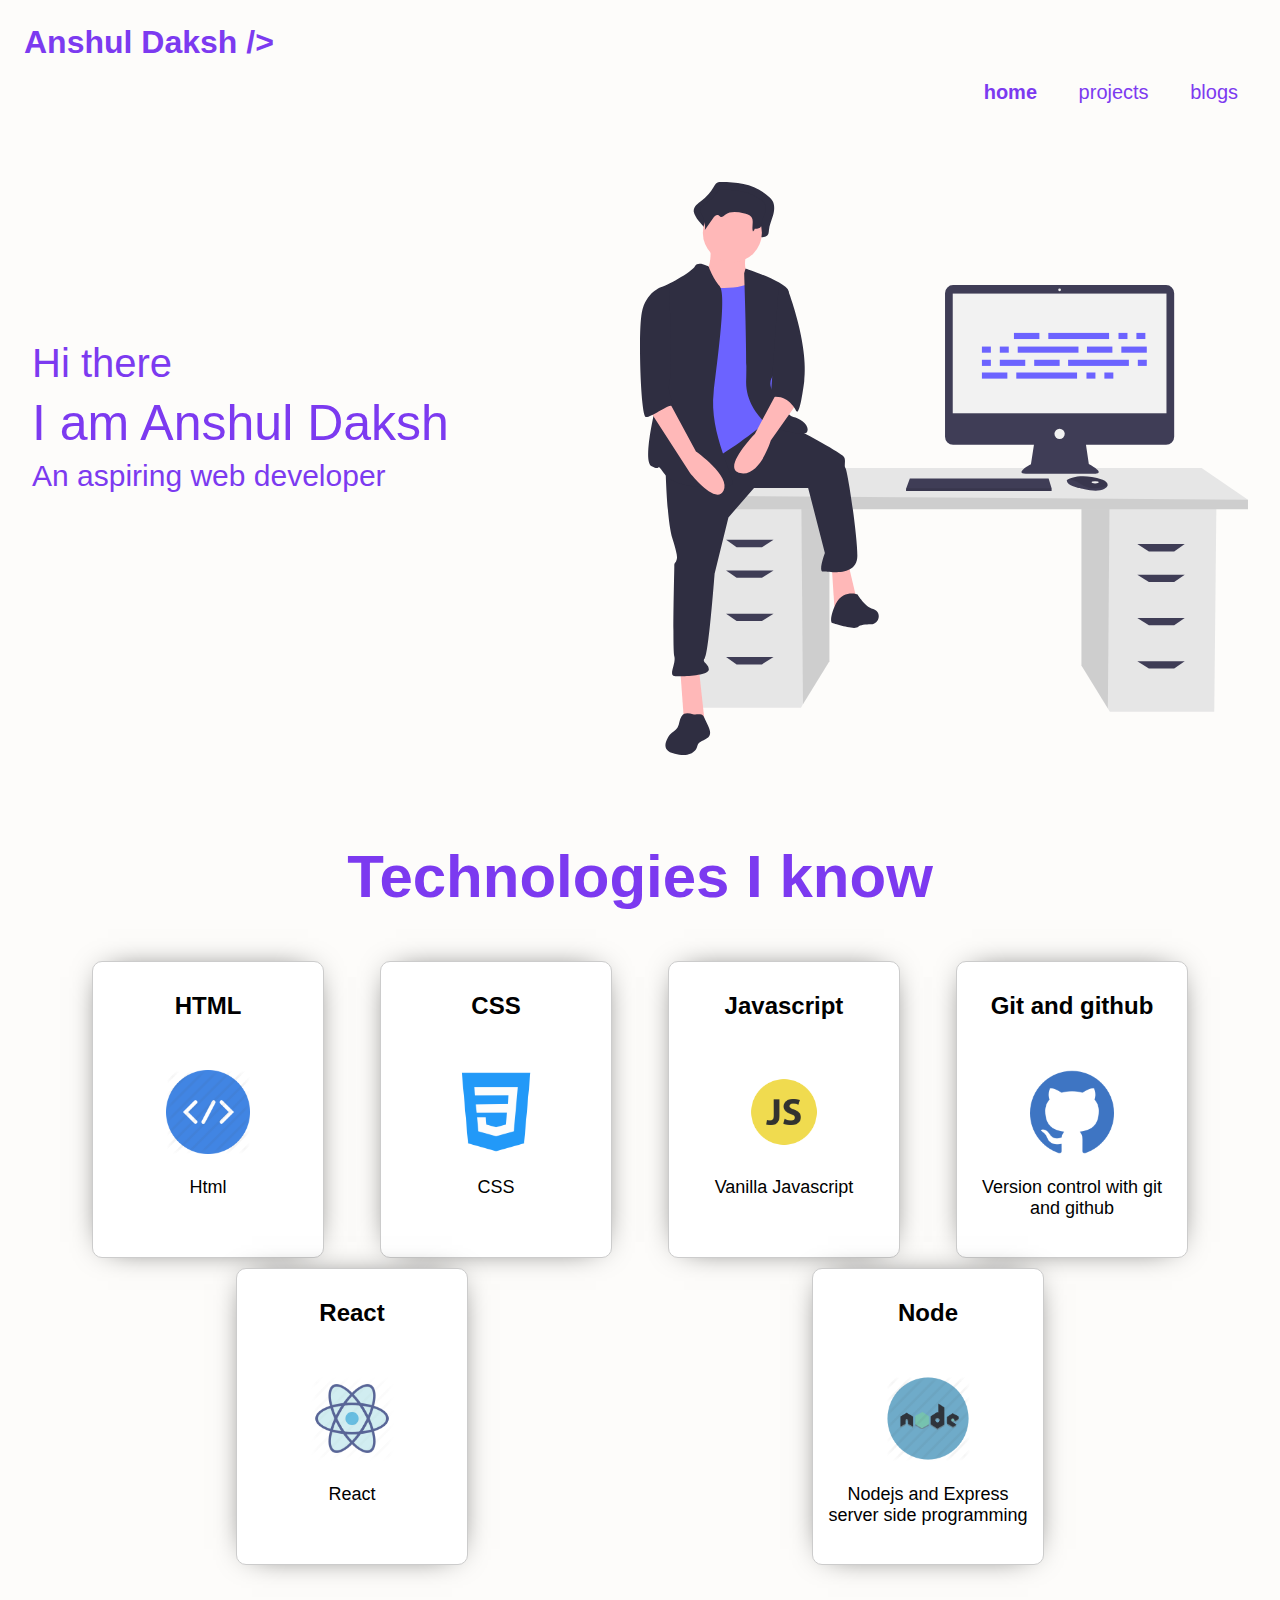
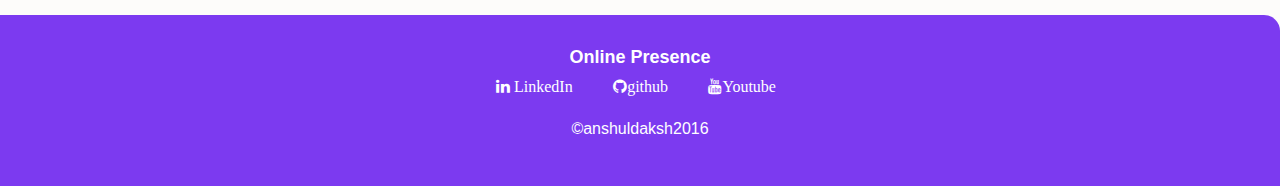
==== index.html @ abf0a95d "all fixed to previous" ====
<!DOCTYPE html>
<html lang="en">

<head>
    <meta charset="UTF-8">
    <meta name="viewport" content="width=device-width, initial-scale=1.0">
    <title>Anshul Daksh</title>
    <link rel="stylesheet" href="./styles.css" />
    <link rel="stylesheet" href="https://cdnjs.cloudflare.com/ajax/libs/font-awesome/4.7.0/css/font-awesome.min.css">
    <link rel="stylesheet" href="style.css">
</head>

<body>

    <nav class="nav container navigation">

        <div class="nav-brand">Anshul Daksh /></div>
        <ul class="non-bullet nav-pills">
            <li class="list-inline">
                <a class="link link-active" href="/">home</a>
            </li>
            <li class="list-inline">
                <a class="link" href="/projects.html">projects</a>
            </li>
            <li class="list-inline">
                <a class="link" href="/blogs.html">blogs</a>
            </li>
        </ul>
    </nav>

    <!-- header -->
    <header class="hero">
        <div class="slide">
            <img class="hero-img" src="/images/undraw_feeling_proud_qne1.svg" />
        </div>

        <div class="hero-content">
            <h3> Hi there </h3>
            <h1>I am Anshul Daksh</h1>

            <p>An aspiring web developer</p>

        </div>
    </header>



    <!-- off white section -->

    <section class="skill-container">
        <div class="heading">
            <h1>Technologies I know </h1>
        </div>

        <div class="row">
            <div class="card">
                <div class="card-header">
                    <h2>HTML</h2>
                </div>

                <div class="card-body">
                    <img src="/images/html2.png">
                    <p>
                        Html
                    </p>
                </div>
            </div>


            <div class="card">
                <div class="card-header">
                    <h2>CSS</h2>
                </div>

                <div class="card-body">
                    <img src="/images/css2.png" alt="" srcset="">
                    <p>

                        CSS
                    </p>
                </div>
            </div>


            <div class="card">
                <div class="card-header">
                    <h2>Javascript</h2>
                </div>

                <div class="card-body">
                    <img src="/images/js.png" alt="" srcset="">
                    <p>
                        Vanilla Javascript
                    </p>
                </div>
            </div>


            <div class="card">
                <div class="card-header">
                    <h2>Git and github</h2>
                </div>

                <div class="card-body">
                    <img src="/images/Github.webp" alt="" srcset="">
                    <p>
                        Version control with git and github
                    </p>
                </div>
            </div>


            <div class="card">
                <div class="card-header">
                    <h2>React</h2>
                </div>

                <div class="card-body">
                    <img src="/images/reactjs.png" alt="" srcset="">
                    <p>
                        React
                    </p>
                </div>
            </div>



            <div class="card">
                <div class="card-header">
                    <h2> Node</h2>
                </div>

                <div class="card-body">
                    <img src="/images/programming_nodejs_icon-128.png" alt="" srcset="">
                    <p>
                        Nodejs and Express server side programming
                    </p>
                </div>
            </div>
        </div>



    </section>

    <!--<section class="section ow">
        <div class="container container-centered">
            <h1>projects</h1>
            <p>I like to showcase my work so my projects are
                hosted online
            </p>
            <a href="/" class="link primary-link">See Projects</a>
        </div>
    </section>

    <section class="section ow">
        <div class="container container-centered">
            <h1>Blogs</h1>
            <p>I have written some blogs
                so check them out .. </p>
            <a href="/" class="link secondary-link">Browse Blogs</a>
        </div>
    </section>-->


    <footer class="footer">
        <div class="footer-header">Online Presence </div>
        <ul class="social-links non-bullet list-inline">
            <li class="list-inline">
                <a class="link fa fa-linkedin" href="https://linkedin.com/anshuldaksh2016">
                    LinkedIn</a>
            </li>
            <li class="list-inline">
                <a class="link fa fa-github" href="https://github.com/anshuldaksh2016">github</a></li>

            <li class="list-inline">
                <a class="link fa fa-youtube"
                    href="https://www.youtube.com/channel/UC6Df3tfny-hNVd49fM-Zjzw?view_as=subscriber">Youtube</a>
            </li>

        </ul>
        <p>©anshuldaksh2016</p>
    </footer>

</body>

</html>
---- styles.css ----
@import url("https://fonts.googleapis.com/css2?family=Noto+Sans+TC&display=swap");

:root {
  --primary-color: #7c3af0;
  --dark-gray: #6b7280;
}
body {
  font-family: "Work Sans", sans-serif;
  margin: 0px;
  overflow: visible;
  margin: 0;
  background-color: #fdfcfa;
}

hr {
  margin: 1rem 0;
}

/* container */

.container {
  padding: 1rem, 1rem;
}

.container-centered {
  max-width: 400px;
  max-height: fit-content;
  margin: auto;
  /* for center */
}

/* links */
.link {
  box-sizing: border-box;
  text-decoration: none;
  padding: 0.5rem 0.5rem;
  margin: 2px;
  /*margin-top: 1rem;
  margin-bottom: 1rem;*/
}
nav .link:hover {
  text-decoration: underline;
}

.primary-link {
  background-color: var(--primary-color);
  border-radius: 0.5rem;
  color: white;
}

.secondary-link {
  color: var(--primary-color);
  border: 1px solid var(--primary-color);
  border-radius: 0.5rem;
}

/* lists */

.non-bullet {
  list-style: none;
}

.list-inline {
  display: inline;
  padding: 0rem 0.5rem;
}

/* navigation */
.nav {
  font-weight: 100;
  font-size: 20px;
}
.navigation {
  padding: 1.5rem;
  color: var(--primary-color);
  background-color: transparent;
}

.navigation .nav-brand {
  font-weight: bold;
  font-size: 2rem;
}

.navigation .nav-pills {
  text-align: right;
}

.navigation .link {
  color: var(--primary-color);
}

.navigation .link-active {
  font-weight: bold;
}

/*header*/

.hero {
  margin-top: 2px;
  padding: 2rem;
  position: relative;
}
.hero .hero-img {
  width: 50%;
  height: auto;
  display: block;
  margin: 0 0 15px auto;
}
.hero-content {
  position: absolute;
  top: 25%;
  margin: auto;
  width: 50%;
  line-height: 20px;
  color: var(--primary-color);
}

.hero-content h3 {
  font-weight: 200;
  font-size: 40px;
}

.hero-content h1 {
  font-weight: 500;
  font-size: 50px;
}

.hero-content p {
  font-weight: 200;
  font-size: 30px;
}

/* section  */

.section-title {
  text-align: center;
  font-size: 3rem;
  color: var(--primary-color);
  text-transform: uppercase;
}

/* footer */

.footer {
  background-color: var(--primary-color);
  padding: 2rem 0rem;
  text-align: center;
  color: white;
  list-style: none;
  border-top-right-radius: 1rem;
  margin-top: 20px;
}

.footer .link {
  color: white;
}
.footer .footer-header {
  font-weight: bold;
  font-size: large;
}

.footer ul {
  padding-inline-start: 0px;
}

.more {
  display: none;
}

/* new skills section */

.skill-container {
  width: 90%;
  margin: 40px auto;
}

.skill-container .heading {
  text-align: center;
  font-size: 30px;
  margin-bottom: 50px;
  color: var(--primary-color);
}
.row {
  display: flex;
  flex-direction: row;
  flex-wrap: wrap;
  flex: 1;
  justify-content: space-around;
}

.card {
  width: 20%;
  background: #fff;
  border: 1px solid #ccc;
  border-radius: 10px;
  margin-bottom: 10px;
  box-shadow: 0 0 2em -1em black;
  transition: 0.3s;
}

.card-header {
  text-align: center;
  padding: 10px 5px;
}

.card-body {
  padding: 20px 10px;
  text-align: center;
  font-size: 18px;
}

.card:hover {
  transform: scale(1.1);
  box-shadow: 0 0 40px -10px rgba(0, 0, 0, 0.25);
}

.card img {
  text-align: center;
  width: 40%;
}

@media screen and (max-width: 620px) {
  .skill-container {
    width: 100%;
  }

  .heading {
    padding: 20px;
    font-size: 20px;
  }
  .card {
    width: 30%;
  }
}

/* style for blog  */
.blog-section {
  display: flex;
  flex-direction: column;
}
.blog-card {
  text-align: center;
  justify-content: center;
  margin-top: 10px;
}
.blog-card img {
  width: 250px;
  text-align: center;
}

.blog-card .blog-detail {
  margin-top: 5px;
  color: #b9b9b9;
}

/* projects style */

.proj-timeline {
  display: flex;
  flex-direction: column;
  margin: auto;
}
.proj-card {
  max-width: 700px;
  text-align: center;
  margin-top: 10px;
}
.proj-img img {
  width: 450px;
  border: 1px solid black;
  border-radius: 10px;
}
.proj-heading-1 {
  color: var(--primary-color);
}

.proj-links a {
  margin: 10px 20px;
}

/* about me index.html */

#about #about-me-heading {
  text-align: center;
  justify-content: center;
  font-size: large;
}
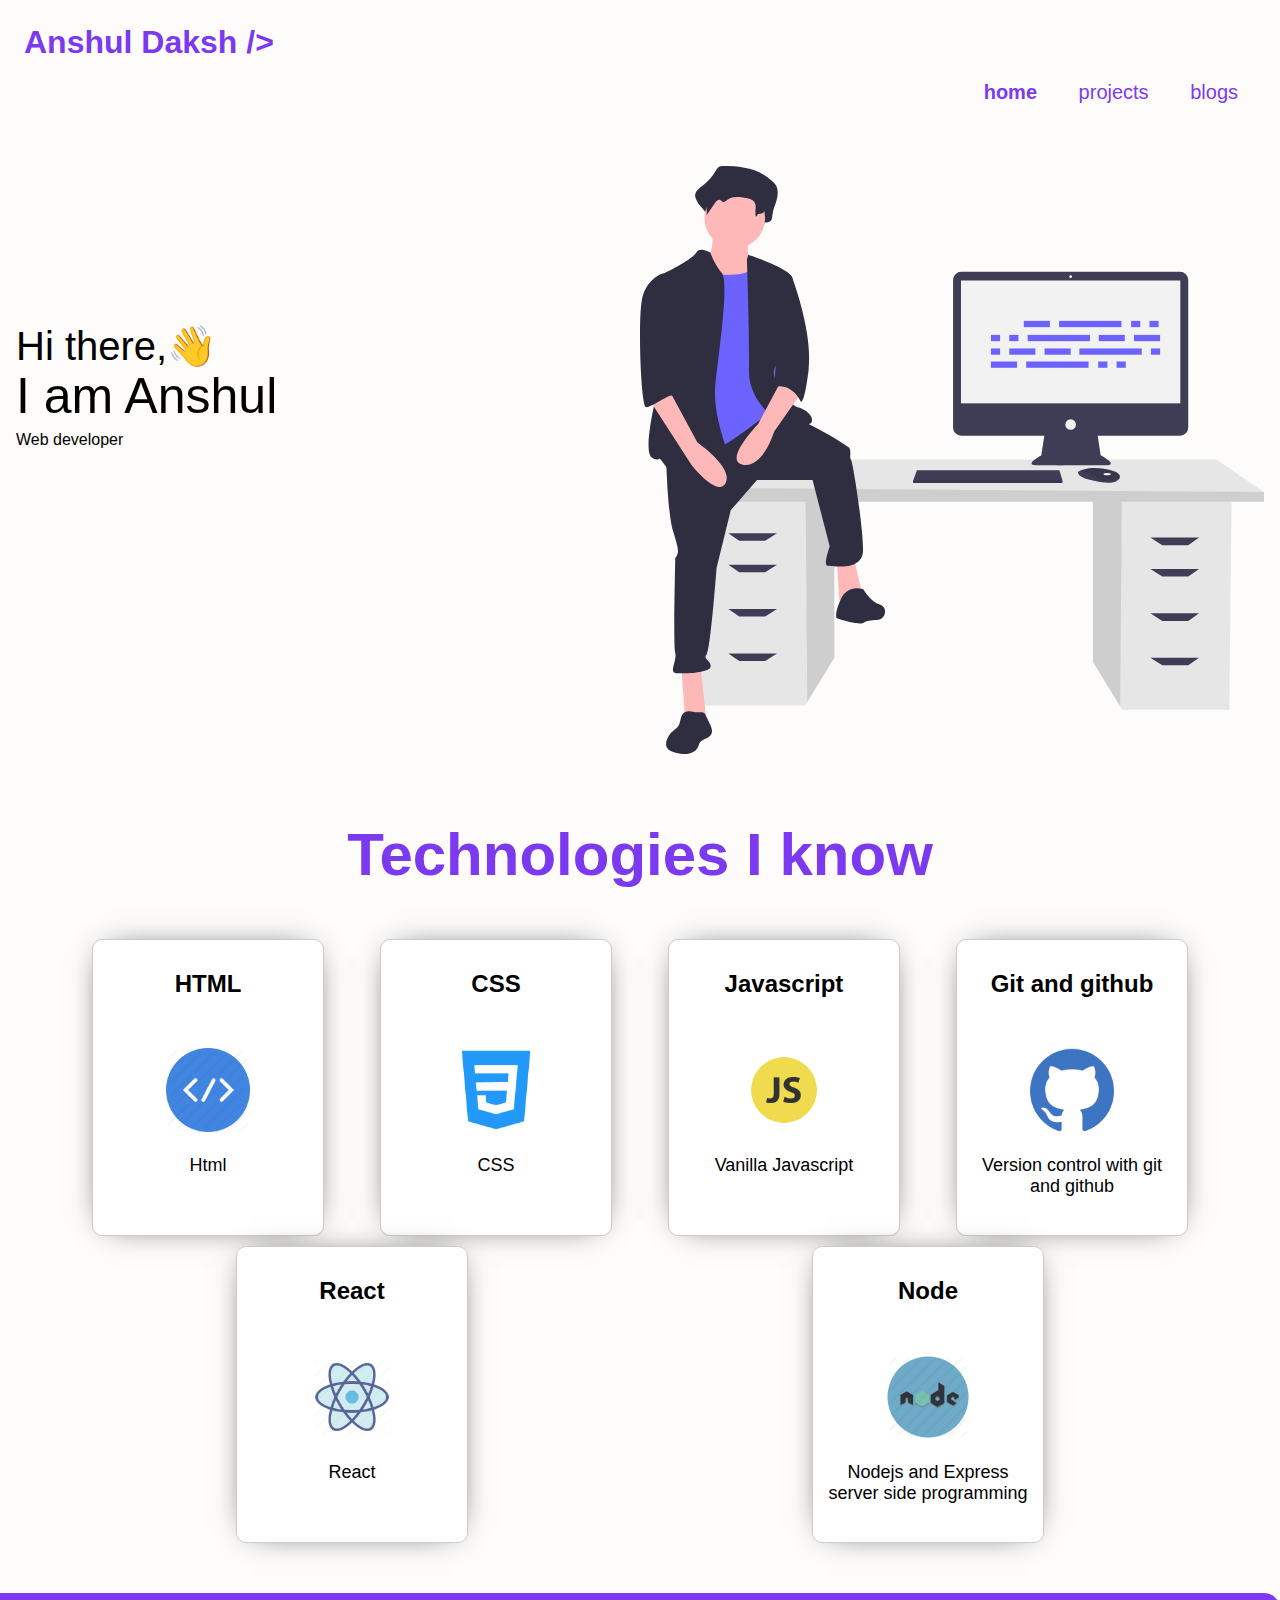
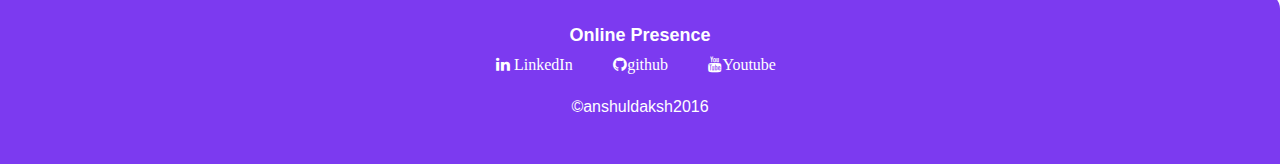
==== commit d62ca4f1: "hero-content fix" ====
--- a/index.html
+++ b/index.html
@@ -35,10 +35,9 @@
         </div>
 
         <div class="hero-content">
-            <h3> Hi there </h3>
-            <h1>I am Anshul Daksh</h1>
-
-            <p>An aspiring web developer</p>
+            <h3> Hi there,👋 </h3>
+            <h1>I am Anshul </h1>
+            <p>Web developer</p>
 
         </div>
     </header>
--- a/styles.css
+++ b/styles.css
@@ -97,22 +97,21 @@
 
 .hero {
   margin-top: 2px;
-  padding: 2rem;
+  padding: 1rem;
   position: relative;
 }
 .hero .hero-img {
   width: 50%;
   height: auto;
   display: block;
-  margin: 0 0 15px auto;
+  margin: 0 0 10px auto;
 }
 .hero-content {
   position: absolute;
-  top: 25%;
+  top: 24%;
   margin: auto;
   width: 50%;
-  line-height: 20px;
-  color: var(--primary-color);
+  line-height: 10px;
 }
 
 .hero-content h3 {
@@ -125,9 +124,8 @@
   font-size: 50px;
 }
 
-.hero-content p {
-  font-weight: 200;
-  font-size: 30px;
+.hero-content span {
+  color: var(--primary-color);
 }
 
 /* section  */
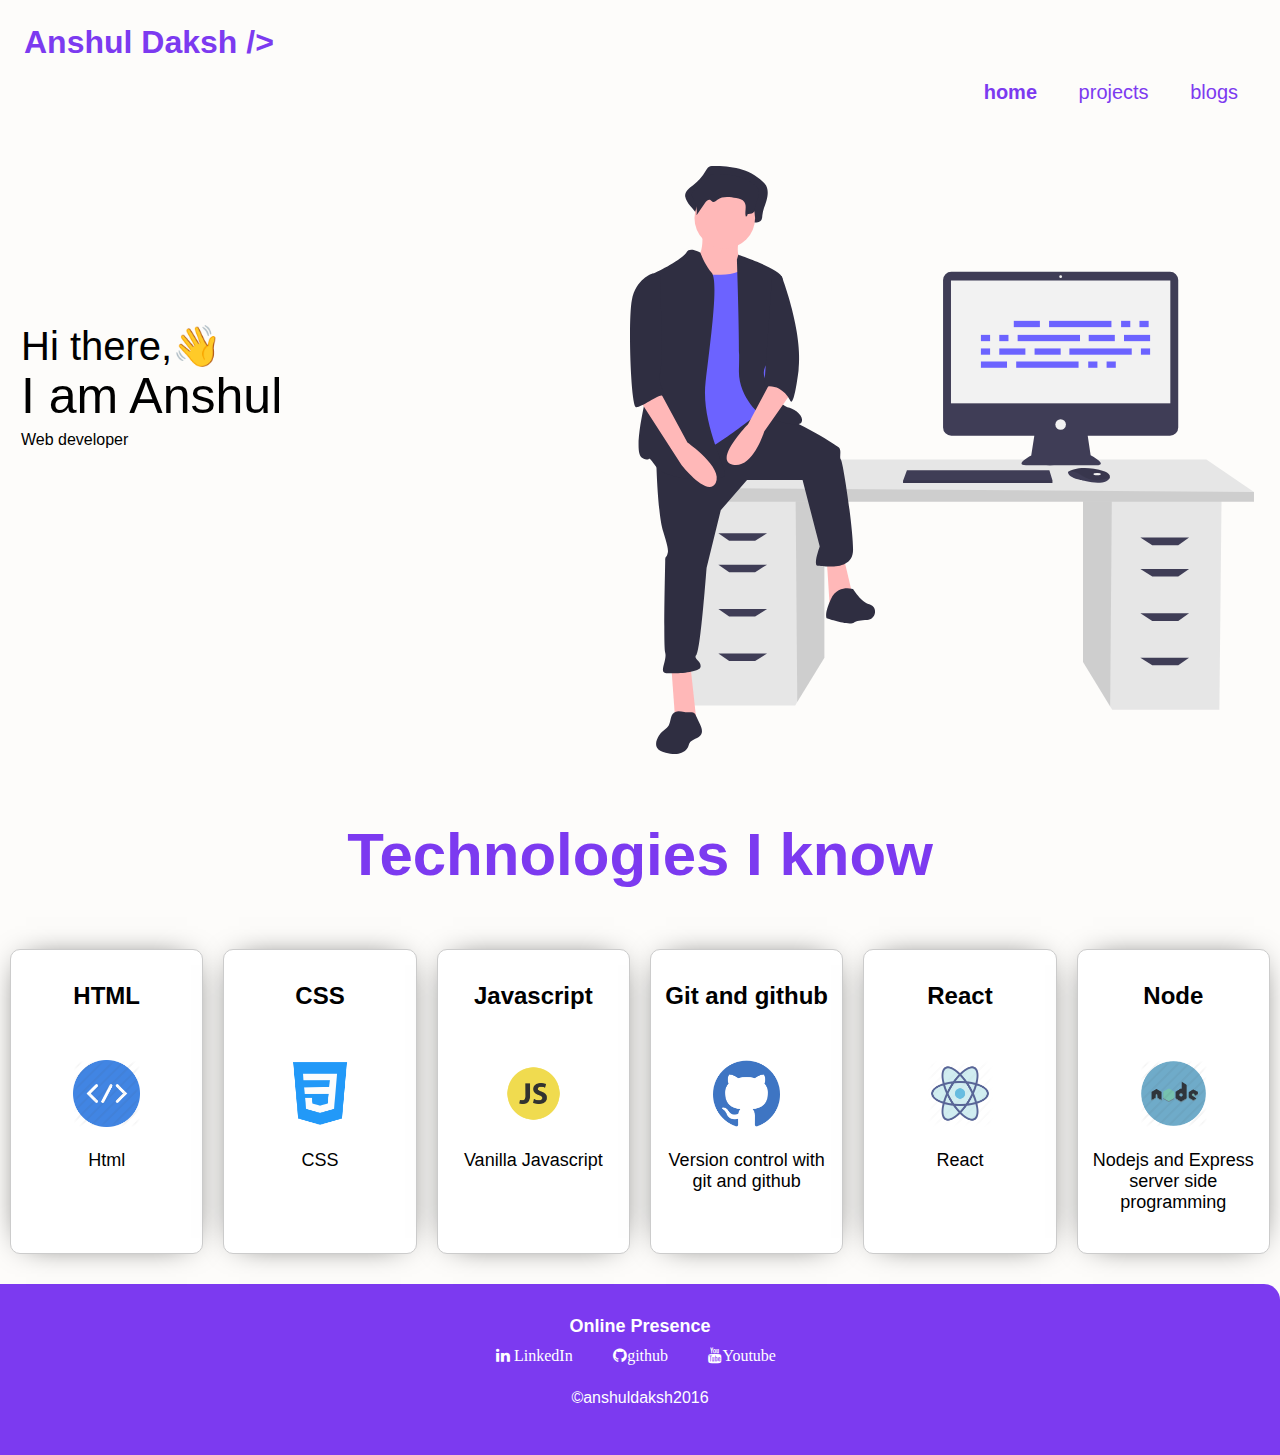
==== commit ac5f0da2: "cards fix in index.html" ====
--- a/index.html
+++ b/index.html
@@ -45,98 +45,97 @@
 
 
     <!-- off white section -->
+    <div class="heading">
+        <h1>Technologies I know </h1>
+    </div>
 
     <section class="skill-container">
-        <div class="heading">
-            <h1>Technologies I know </h1>
+
+        <div class="card">
+            <div class="card-header">
+                <h2>HTML</h2>
+            </div>
+
+            <div class="card-body">
+                <img src="/images/html2.png">
+                <p>
+                    Html
+                </p>
+            </div>
         </div>
 
-        <div class="row">
-            <div class="card">
-                <div class="card-header">
-                    <h2>HTML</h2>
-                </div>
 
-                <div class="card-body">
-                    <img src="/images/html2.png">
-                    <p>
-                        Html
-                    </p>
-                </div>
+        <div class="card">
+            <div class="card-header">
+                <h2>CSS</h2>
             </div>
 
+            <div class="card-body">
+                <img src="/images/css2.png" alt="" srcset="">
+                <p>
 
-            <div class="card">
-                <div class="card-header">
-                    <h2>CSS</h2>
-                </div>
+                    CSS
+                </p>
+            </div>
+        </div>
 
-                <div class="card-body">
-                    <img src="/images/css2.png" alt="" srcset="">
-                    <p>
 
-                        CSS
-                    </p>
-                </div>
+        <div class="card">
+            <div class="card-header">
+                <h2>Javascript</h2>
             </div>
 
+            <div class="card-body">
+                <img src="/images/js.png" alt="" srcset="">
+                <p>
+                    Vanilla Javascript
+                </p>
+            </div>
+        </div>
 
-            <div class="card">
-                <div class="card-header">
-                    <h2>Javascript</h2>
-                </div>
 
-                <div class="card-body">
-                    <img src="/images/js.png" alt="" srcset="">
-                    <p>
-                        Vanilla Javascript
-                    </p>
-                </div>
+        <div class="card">
+            <div class="card-header">
+                <h2>Git and github</h2>
             </div>
 
+            <div class="card-body">
+                <img src="/images/Github.webp" alt="" srcset="">
+                <p>
+                    Version control with git and github
+                </p>
+            </div>
+        </div>
 
-            <div class="card">
-                <div class="card-header">
-                    <h2>Git and github</h2>
-                </div>
 
-                <div class="card-body">
-                    <img src="/images/Github.webp" alt="" srcset="">
-                    <p>
-                        Version control with git and github
-                    </p>
-                </div>
+        <div class="card">
+            <div class="card-header">
+                <h2>React</h2>
             </div>
 
-
-            <div class="card">
-                <div class="card-header">
-                    <h2>React</h2>
-                </div>
-
-                <div class="card-body">
-                    <img src="/images/reactjs.png" alt="" srcset="">
-                    <p>
-                        React
-                    </p>
-                </div>
+            <div class="card-body">
+                <img src="/images/reactjs.png" alt="" srcset="">
+                <p>
+                    React
+                </p>
             </div>
+        </div>
 
 
 
-            <div class="card">
-                <div class="card-header">
-                    <h2> Node</h2>
-                </div>
+        <div class="card">
+            <div class="card-header">
+                <h2> Node</h2>
+            </div>
 
-                <div class="card-body">
-                    <img src="/images/programming_nodejs_icon-128.png" alt="" srcset="">
-                    <p>
-                        Nodejs and Express server side programming
-                    </p>
-                </div>
+            <div class="card-body">
+                <img src="/images/programming_nodejs_icon-128.png" alt="" srcset="">
+                <p>
+                    Nodejs and Express server side programming
+                </p>
             </div>
         </div>
+
 
 
 
--- a/styles.css
+++ b/styles.css
@@ -104,12 +104,13 @@
   width: 50%;
   height: auto;
   display: block;
-  margin: 0 0 10px auto;
+  position: relative;
+  margin: 0 10px 10px auto;
 }
 .hero-content {
   position: absolute;
   top: 24%;
-  margin: auto;
+  margin-left: 5px;
   width: 50%;
   line-height: 10px;
 }
@@ -152,6 +153,7 @@
 .footer .link {
   color: white;
 }
+
 .footer .footer-header {
   font-weight: bold;
   font-size: large;
@@ -167,23 +169,16 @@
 
 /* new skills section */
 
-.skill-container {
-  width: 90%;
-  margin: 40px auto;
-}
-
-.skill-container .heading {
-  text-align: center;
+.heading {
+  text-align: center;
+  margin: 0;
   font-size: 30px;
   margin-bottom: 50px;
   color: var(--primary-color);
 }
-.row {
+
+.skill-container {
   display: flex;
-  flex-direction: row;
-  flex-wrap: wrap;
-  flex: 1;
-  justify-content: space-around;
 }
 
 .card {
@@ -191,7 +186,8 @@
   background: #fff;
   border: 1px solid #ccc;
   border-radius: 10px;
-  margin-bottom: 10px;
+  margin: 10px;
+  padding: 2px;
   box-shadow: 0 0 2em -1em black;
   transition: 0.3s;
 }
@@ -219,7 +215,7 @@
 
 @media screen and (max-width: 620px) {
   .skill-container {
-    width: 100%;
+    flex-wrap: wrap;
   }
 
   .heading {
@@ -227,7 +223,7 @@
     font-size: 20px;
   }
   .card {
-    width: 30%;
+    width: 20%;
   }
 }
 
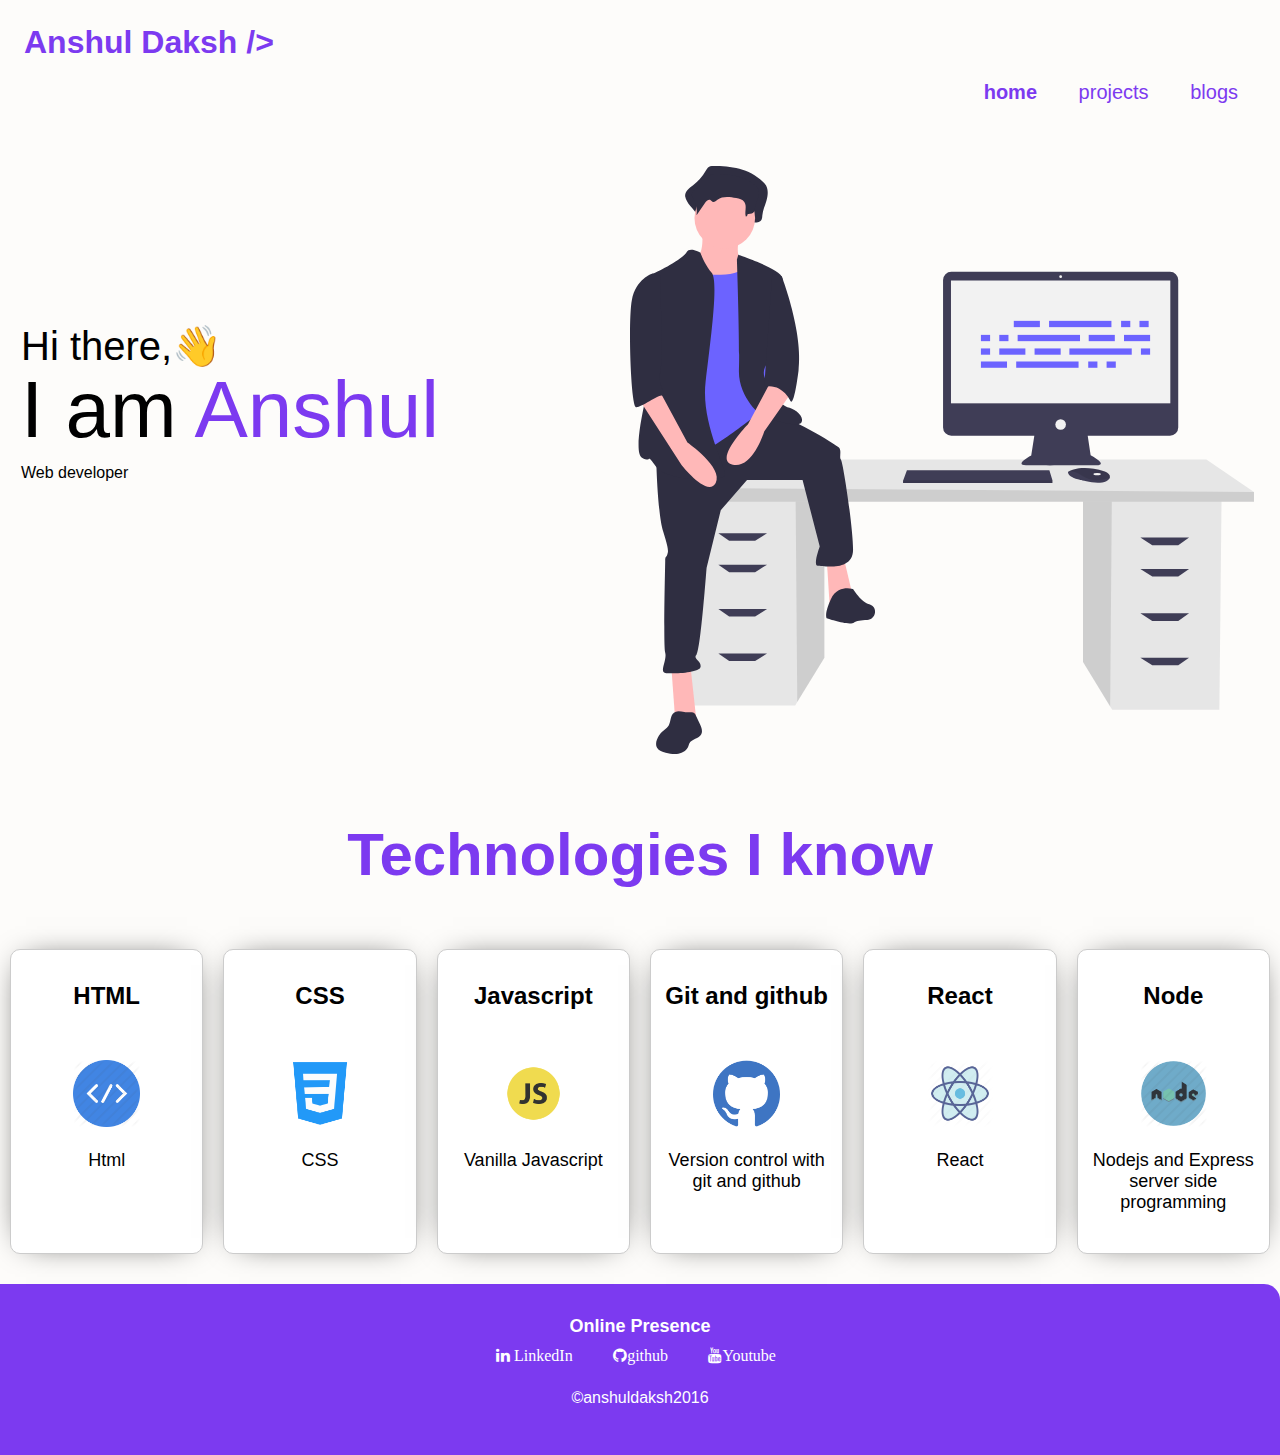
==== commit 678dd7ff: "fix styles" ====
--- a/index.html
+++ b/index.html
@@ -36,7 +36,7 @@
 
         <div class="hero-content">
             <h3> Hi there,👋 </h3>
-            <h1>I am Anshul </h1>
+            <h1>I am <span>Anshul</span> </h1>
             <p>Web developer</p>
 
         </div>
--- a/styles.css
+++ b/styles.css
@@ -116,13 +116,13 @@
 }
 
 .hero-content h3 {
-  font-weight: 200;
+  font-weight: 300;
   font-size: 40px;
 }
 
 .hero-content h1 {
   font-weight: 500;
-  font-size: 50px;
+  font-size: 80px;
 }
 
 .hero-content span {
@@ -154,6 +154,10 @@
   color: white;
 }
 
+.footer .link:hover {
+  text-decoration: underline;
+  color: black;
+}
 .footer .footer-header {
   font-weight: bold;
   font-size: large;
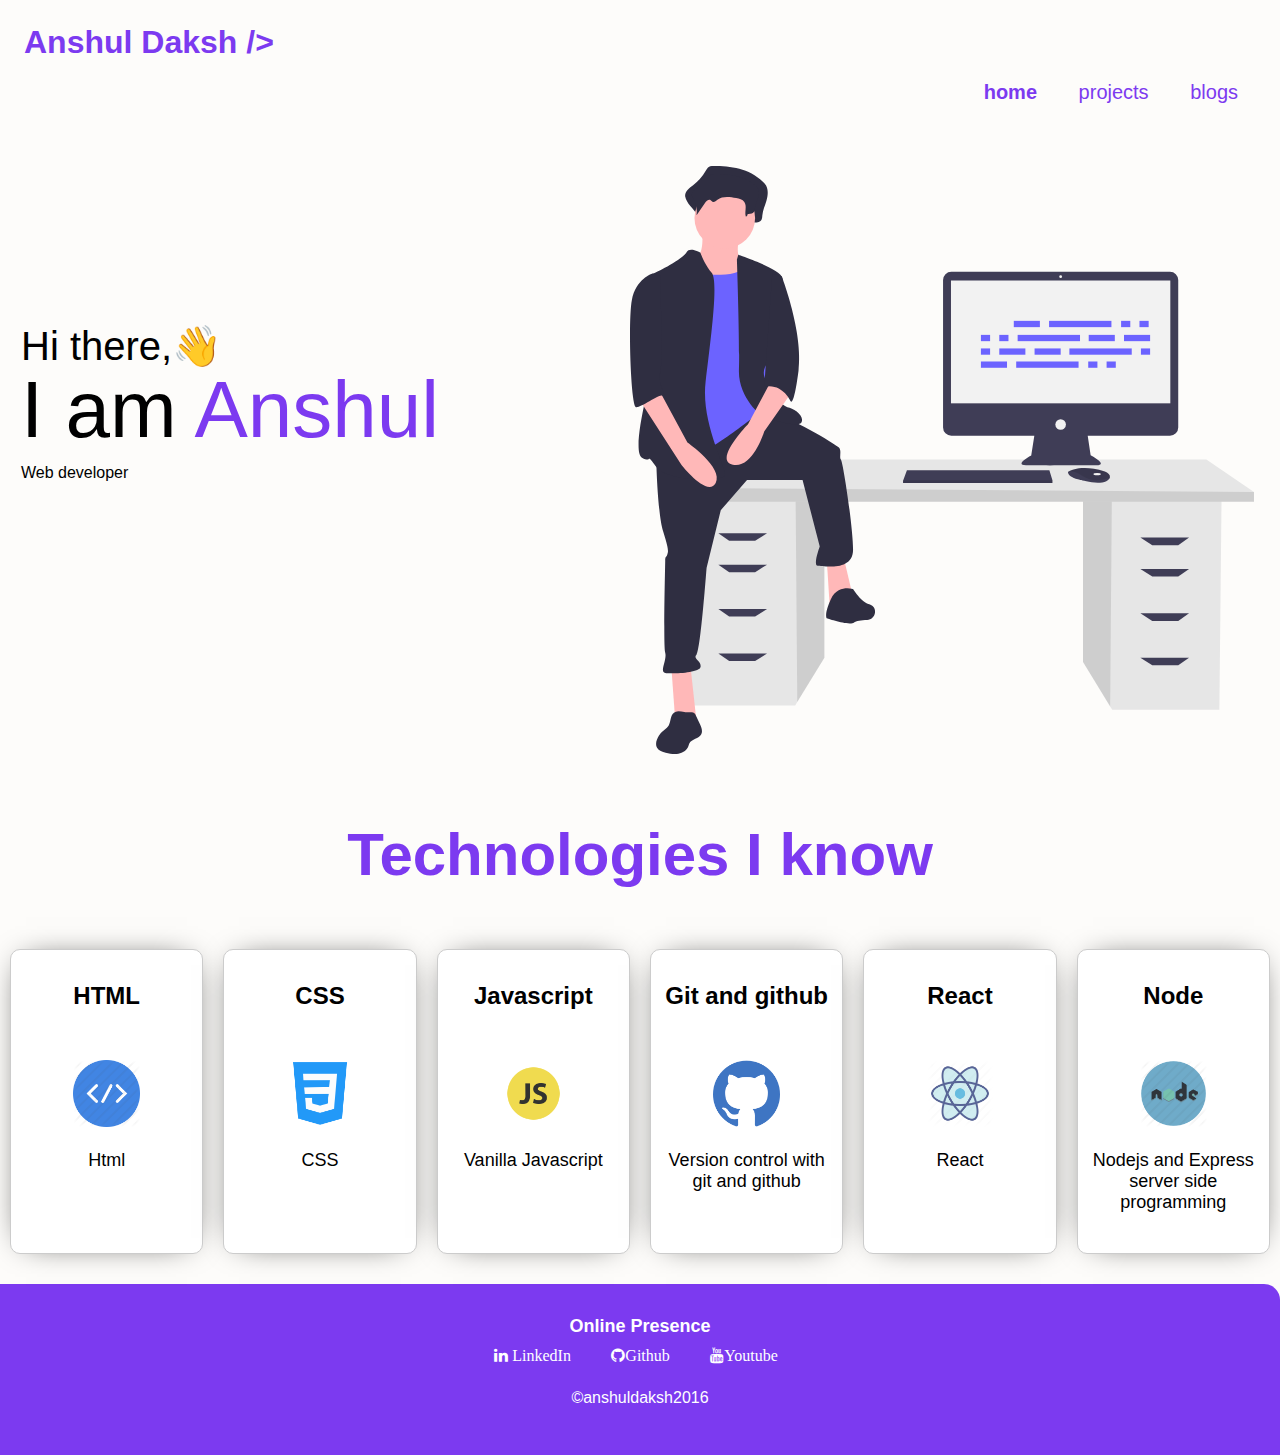
==== commit 6b536ef7: "github spelling fix" ====
--- a/index.html
+++ b/index.html
@@ -169,7 +169,7 @@
                     LinkedIn</a>
             </li>
             <li class="list-inline">
-                <a class="link fa fa-github" href="https://github.com/anshuldaksh2016">github</a></li>
+                <a class="link fa fa-github" href="https://github.com/anshuldaksh2016">Github</a></li>
 
             <li class="list-inline">
                 <a class="link fa fa-youtube"
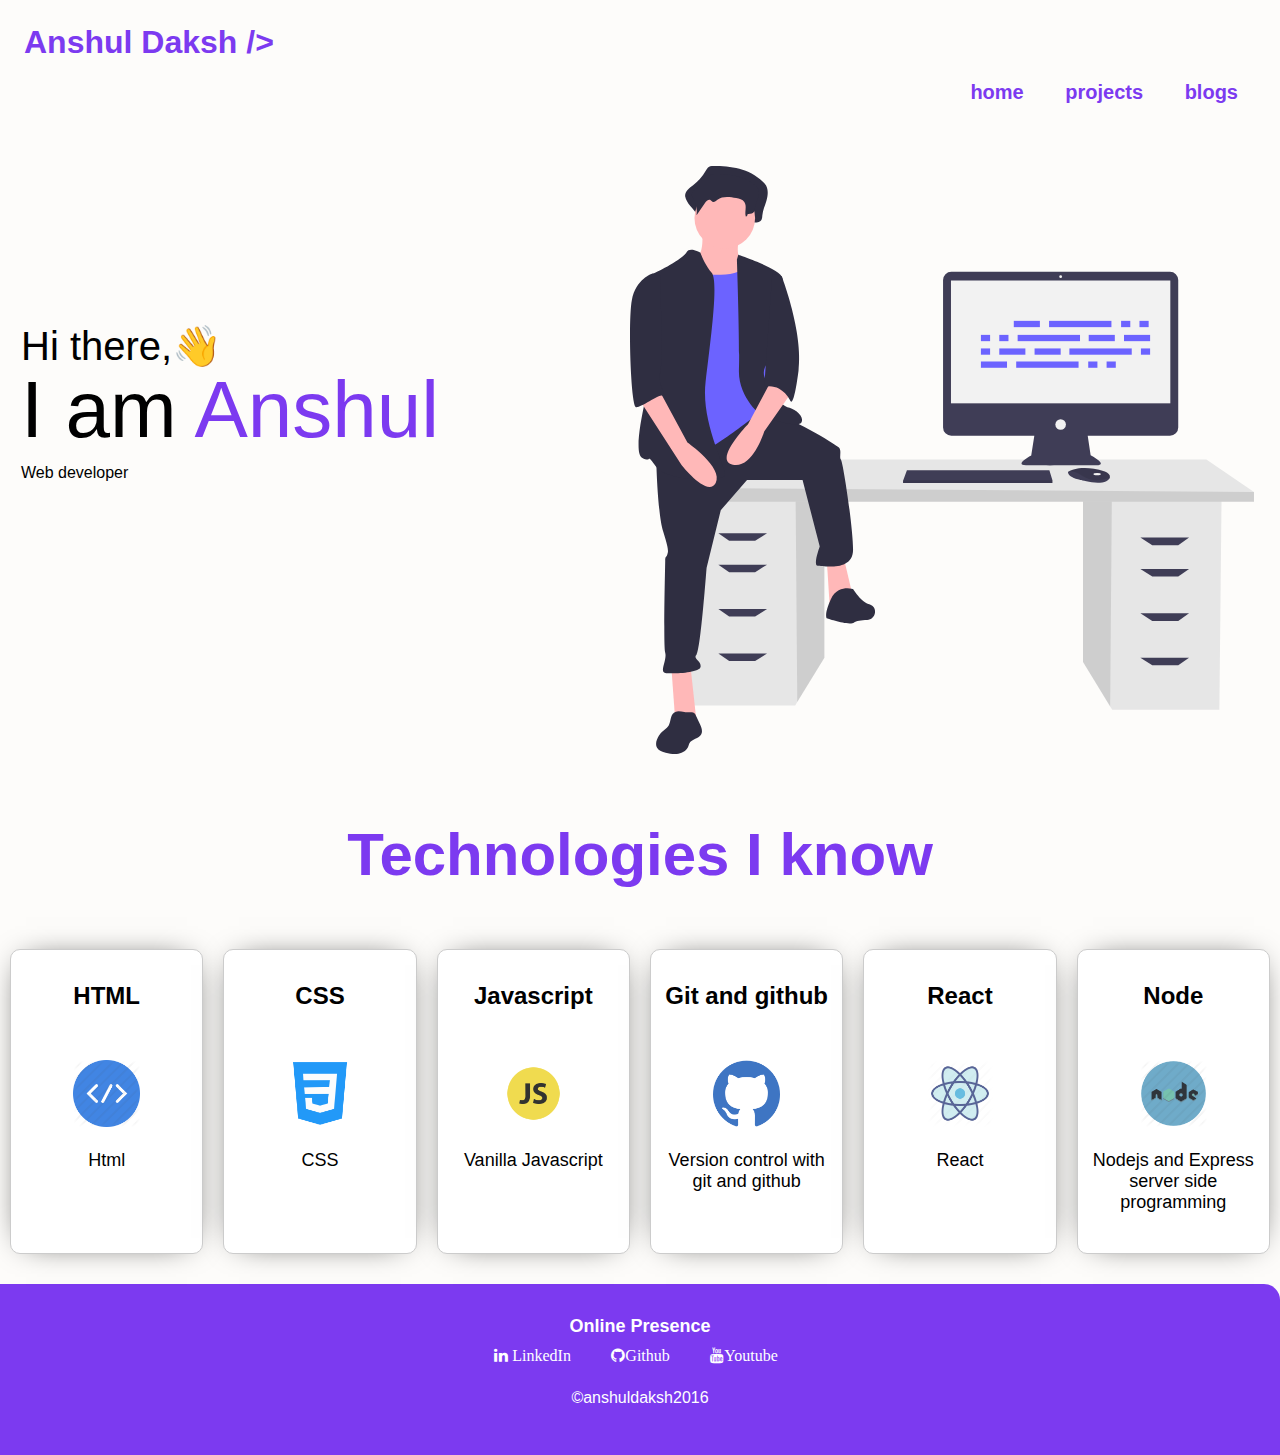
==== commit 13ce3511: "fix:link active on pages" ====
--- a/index.html
+++ b/index.html
@@ -17,7 +17,7 @@
         <div class="nav-brand">Anshul Daksh /></div>
         <ul class="non-bullet nav-pills">
             <li class="list-inline">
-                <a class="link link-active" href="/">home</a>
+                <a class="link" href="/">home</a>
             </li>
             <li class="list-inline">
                 <a class="link" href="/projects.html">projects</a>
@@ -141,26 +141,6 @@
 
     </section>
 
-    <!--<section class="section ow">
-        <div class="container container-centered">
-            <h1>projects</h1>
-            <p>I like to showcase my work so my projects are
-                hosted online
-            </p>
-            <a href="/" class="link primary-link">See Projects</a>
-        </div>
-    </section>
-
-    <section class="section ow">
-        <div class="container container-centered">
-            <h1>Blogs</h1>
-            <p>I have written some blogs
-                so check them out .. </p>
-            <a href="/" class="link secondary-link">Browse Blogs</a>
-        </div>
-    </section>-->
-
-
     <footer class="footer">
         <div class="footer-header">Online Presence </div>
         <ul class="social-links non-bullet list-inline">
--- a/styles.css
+++ b/styles.css
@@ -40,6 +40,7 @@
 }
 nav .link:hover {
   text-decoration: underline;
+  color: black;
 }
 
 .primary-link {
@@ -89,7 +90,7 @@
   color: var(--primary-color);
 }
 
-.navigation .link-active {
+.navigation {
   font-weight: bold;
 }
 
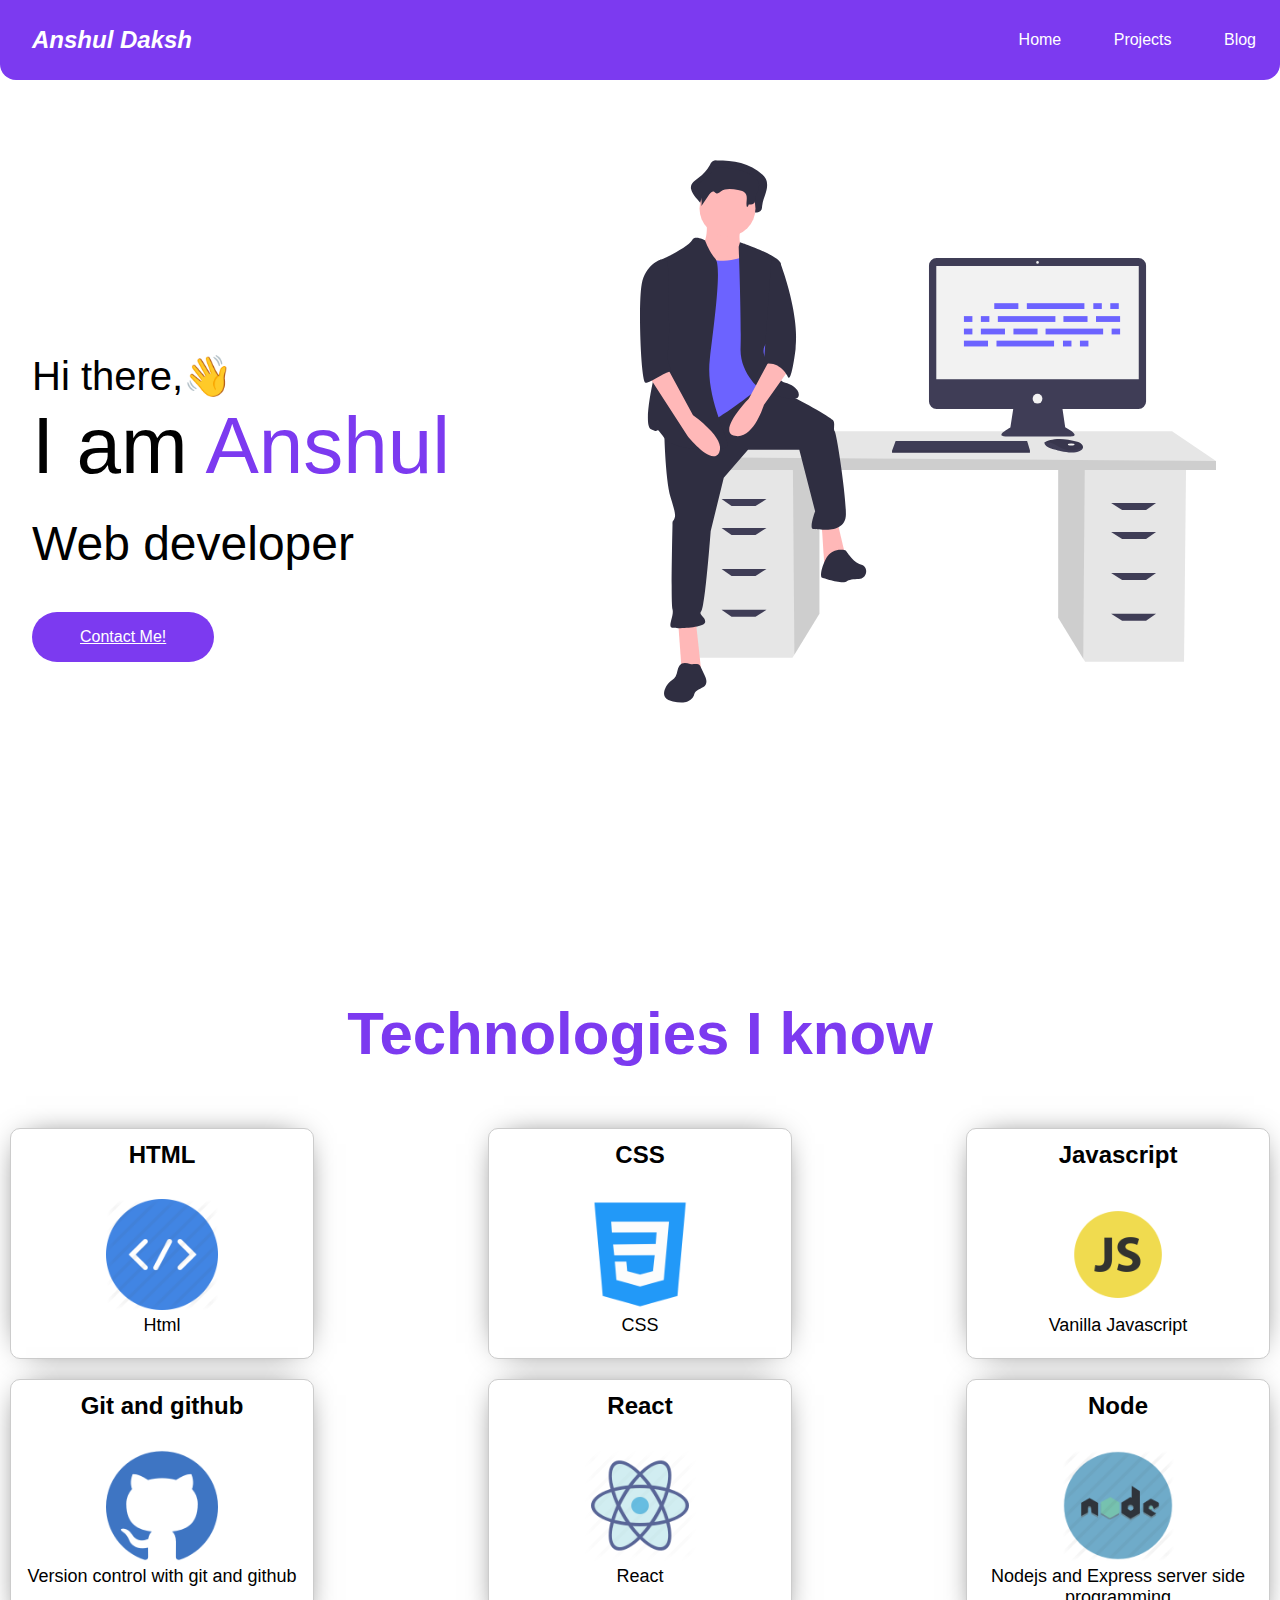
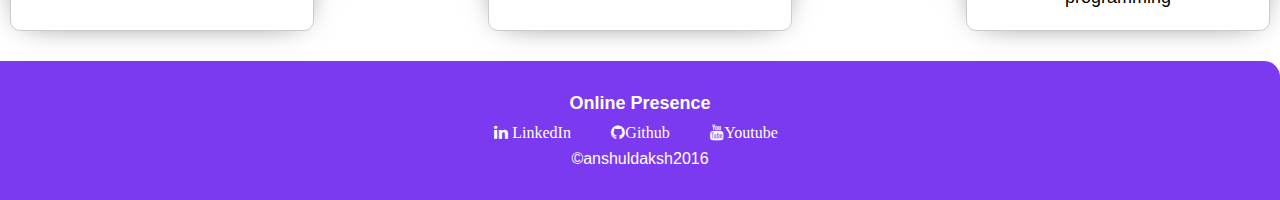
==== commit 0b43a528: "navbar and hero are responsive" ====
--- a/index.html
+++ b/index.html
@@ -12,7 +12,7 @@
 
 <body>
 
-    <nav class="nav container navigation">
+    <!--<nav class="nav container navigation">
 
         <div class="nav-brand">Anshul Daksh /></div>
         <ul class="non-bullet nav-pills">
@@ -26,18 +26,35 @@
                 <a class="link" href="/blogs.html">blogs</a>
             </li>
         </ul>
+    </nav>-->
+    <!-- testing some code  -->
+
+
+    <nav>
+        <div class="logo">Anshul Daksh</div>
+        <div class="nav-items">
+            <a href="">Home</a>
+            <a href="/projects.html">Projects</a>
+            <a href="/blogs.html">Blog</a>
+        </div>
     </nav>
+    <!-- navbar done -->
 
     <!-- header -->
     <header class="hero">
-        <div class="slide">
-            <img class="hero-img" src="/images/undraw_feeling_proud_qne1.svg" />
-        </div>
-
-        <div class="hero-content">
-            <h3> Hi there,👋 </h3>
-            <h1>I am <span>Anshul</span> </h1>
-            <p>Web developer</p>
+        <div class="hero-container">
+            <div class="column-left">
+                <h3> Hi there,👋 </h3>
+                <h1>I am <span>Anshul</span> </h1>
+                <p>Web developer</p>
+                <button>
+                    <a href="linkedin.com/anshuldaksh2016" style="color: white; ">
+                        Contact Me!</a>
+                </button>
+            </div>
+            <div class="col-right">
+                <img class="hero-image" src="/images/undraw_feeling_proud_qne1.svg" />
+            </div>
 
         </div>
     </header>
--- a/styles.css
+++ b/styles.css
@@ -4,18 +4,114 @@
   --primary-color: #7c3af0;
   --dark-gray: #6b7280;
 }
-body {
-  font-family: "Work Sans", sans-serif;
-  margin: 0px;
-  overflow: visible;
+
+* {
+  box-sizing: border-box;
   margin: 0;
-  background-color: #fdfcfa;
-}
-
+  padding: 0;
+  font-family: "Trebuchet MS", "Lucida Sans Unicode", "Lucida Grande",
+    "Lucida Sans", Arial, sans-serif;
+}
 hr {
   margin: 1rem 0;
 }
 
+/* nav experiment */
+nav {
+  height: 80px;
+  background-color: transparent;
+  display: flex;
+  justify-content: space-between;
+  align-items: center;
+  padding: 0rem calc((100vw - 1300px) / 2);
+  background-color: var(--primary-color);
+  border-bottom-right-radius: 1rem;
+  border-bottom-left-radius: 1rem;
+  color: white;
+}
+
+.logo {
+  font-size: 1.5rem;
+  font-weight: bold;
+  font-style: italic;
+  padding: 0 2rem;
+}
+
+nav a {
+  text-decoration: none;
+  color: #000;
+  padding: 0 1.5rem;
+  color: white;
+}
+
+.hero-container {
+  display: grid;
+  grid-template-columns: 1fr 1fr;
+  height: 95vh;
+  padding: 3rem calc((100vw - 1300px) / 2);
+}
+
+.column-left {
+  display: flex;
+  flex-direction: column;
+  justify-content: center;
+  align-items: flex-start;
+  padding: 0 2rem;
+}
+
+.column-left h1 {
+  margin-bottom: 1rem;
+  font-size: 5rem;
+  font-weight: 500;
+  background-color: linear-gradient(90deg, #1565c0, #b92b27);
+}
+
+.column-left h3 {
+  font-weight: 500;
+  font-size: 40px;
+}
+
+.hero-container .column-left span {
+  color: var(--primary-color);
+}
+.column-left p {
+  margin-bottom: 2rem;
+  font-size: 3rem;
+  line-height: 1.5;
+}
+button {
+  padding: 1rem 3rem;
+  font-size: 1rem;
+  border: none;
+  background-color: #000;
+  border-radius: 2rem;
+  color: white;
+  background-color: var(--primary-color);
+  outline-style: none;
+}
+
+button:hover {
+  background-color: rgb(19, 20, 21);
+  cursor: pointer;
+}
+
+.column-right {
+  display: flex;
+  justify-content: center;
+  align-items: center;
+  padding: 0rem 2rem;
+}
+
+.hero-image {
+  max-width: 90%;
+  height: 80%;
+}
+
+@media screen and (max-width: 768px) {
+  .hero-container {
+    grid-template-columns: 1fr;
+  }
+}
 /* container */
 
 .container {
@@ -96,7 +192,7 @@
 
 /*header*/
 
-.hero {
+/*.hero {
   margin-top: 2px;
   padding: 1rem;
   position: relative;
@@ -114,21 +210,7 @@
   margin-left: 5px;
   width: 50%;
   line-height: 10px;
-}
-
-.hero-content h3 {
-  font-weight: 300;
-  font-size: 40px;
-}
-
-.hero-content h1 {
-  font-weight: 500;
-  font-size: 80px;
-}
-
-.hero-content span {
-  color: var(--primary-color);
-}
+}*/
 
 /* section  */
 
@@ -137,6 +219,7 @@
   font-size: 3rem;
   color: var(--primary-color);
   text-transform: uppercase;
+  margin-top: 3rem;
 }
 
 /* footer */
@@ -175,8 +258,8 @@
 /* new skills section */
 
 .heading {
-  text-align: center;
-  margin: 0;
+  margin-top: 4rem;
+  text-align: center;
   font-size: 30px;
   margin-bottom: 50px;
   color: var(--primary-color);
@@ -184,9 +267,13 @@
 
 .skill-container {
   display: flex;
+  justify-content: space-between;
+  flex-wrap: wrap;
+  position: relative;
 }
 
 .card {
+  flex: 0 1 calc(25% - 1em);
   width: 20%;
   background: #fff;
   border: 1px solid #ccc;
@@ -197,6 +284,27 @@
   transition: 0.3s;
 }
 
+/* media queries for the responsiveness */
+
+@media screen and (min-width: 40em) {
+  .skill-container {
+    display: flex;
+    flex-wrap: wrap;
+    justify-content: space-between;
+  }
+  .heading {
+    position: relative;
+  }
+  .card {
+    flex: 0 1 calc(25% - 1em);
+  }
+}
+@media screen and (min-width: 60em) {
+  .card {
+    flex: 0 1 calc(25% - 1em);
+  }
+}
+
 .card-header {
   text-align: center;
   padding: 10px 5px;
@@ -216,20 +324,6 @@
 .card img {
   text-align: center;
   width: 40%;
-}
-
-@media screen and (max-width: 620px) {
-  .skill-container {
-    flex-wrap: wrap;
-  }
-
-  .heading {
-    padding: 20px;
-    font-size: 20px;
-  }
-  .card {
-    width: 20%;
-  }
 }
 
 /* style for blog  */
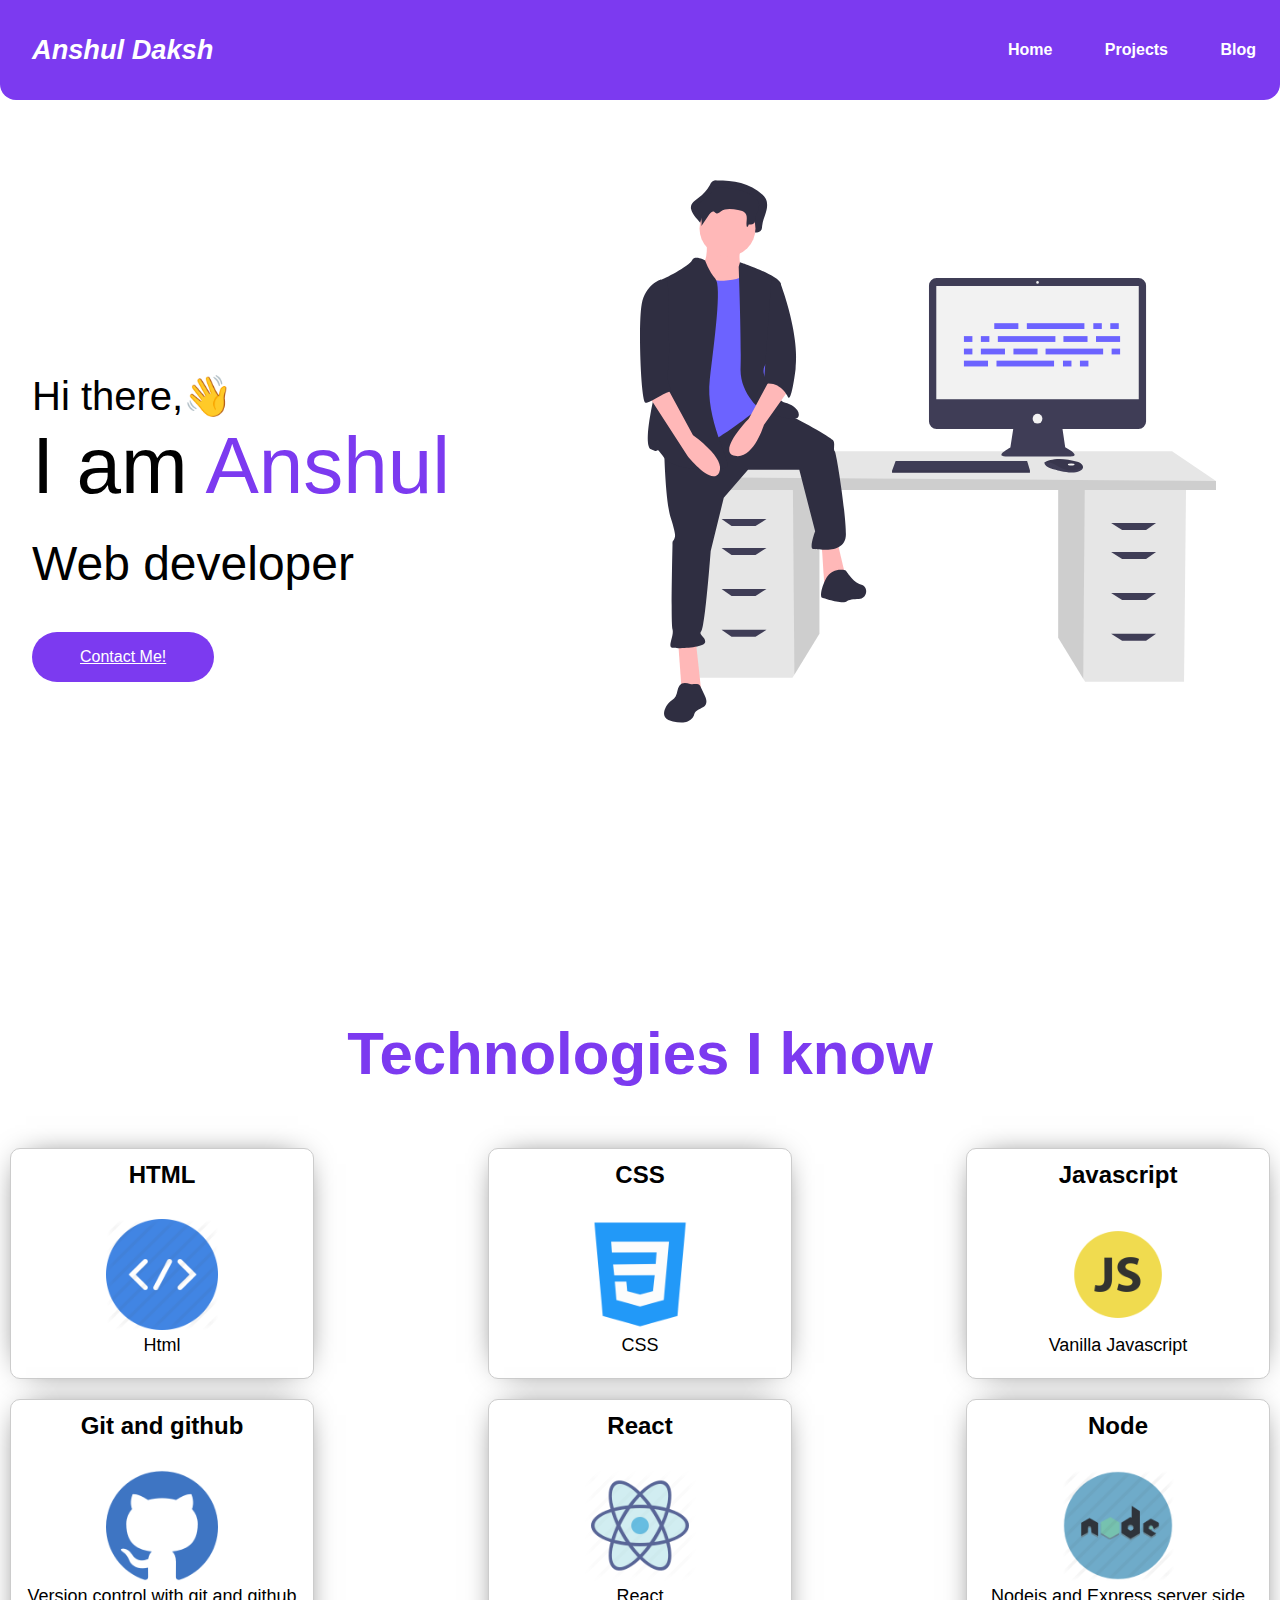
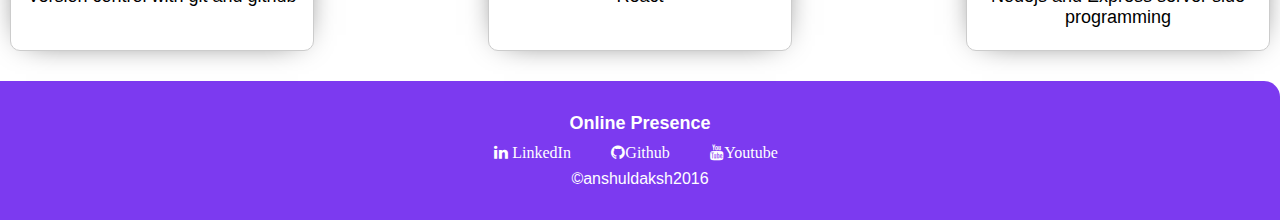
==== commit 977feb2a: "worked on recreating the index page" ====
--- a/index.html
+++ b/index.html
@@ -166,7 +166,8 @@
                     LinkedIn</a>
             </li>
             <li class="list-inline">
-                <a class="link fa fa-github" href="https://github.com/anshuldaksh2016">Github</a></li>
+                <a class="link fa fa-github" href="https://github.com/anshuldaksh2016">Github</a>
+            </li>
 
             <li class="list-inline">
                 <a class="link fa fa-youtube"
--- a/styles.css
+++ b/styles.css
@@ -18,7 +18,7 @@
 
 /* nav experiment */
 nav {
-  height: 80px;
+  height: 100px;
   background-color: transparent;
   display: flex;
   justify-content: space-between;
@@ -31,7 +31,7 @@
 }
 
 .logo {
-  font-size: 1.5rem;
+  font-size: 1.7rem;
   font-weight: bold;
   font-style: italic;
   padding: 0 2rem;
@@ -42,6 +42,7 @@
   color: #000;
   padding: 0 1.5rem;
   color: white;
+  font-weight: bold;
 }
 
 .hero-container {
@@ -214,9 +215,11 @@
 
 /* section  */
 
-.section-title {
+#section-title {
   text-align: center;
   font-size: 3rem;
+  /*color: linear-gradient(90deg, #833ab4 0%, #fd1d1d 50%, #fcb045 100%);*/
+  /*color: linear-gradient(90deg, #833ab4 0%, #fd1d1d 50%, #fcb045 100%);*/
   color: var(--primary-color);
   text-transform: uppercase;
   margin-top: 3rem;
@@ -263,6 +266,7 @@
   font-size: 30px;
   margin-bottom: 50px;
   color: var(--primary-color);
+  position: relative;
 }
 
 .skill-container {
@@ -358,10 +362,15 @@
   text-align: center;
   margin-top: 10px;
 }
+
+.proj-card .proj-content span {
+  font-size: 1rem;
+}
 .proj-img img {
-  width: 450px;
-  border: 1px solid black;
+  width: 200px;
+  border: 1px solid #ccc;
   border-radius: 10px;
+  max-height: 150px;
 }
 .proj-heading-1 {
   color: var(--primary-color);
